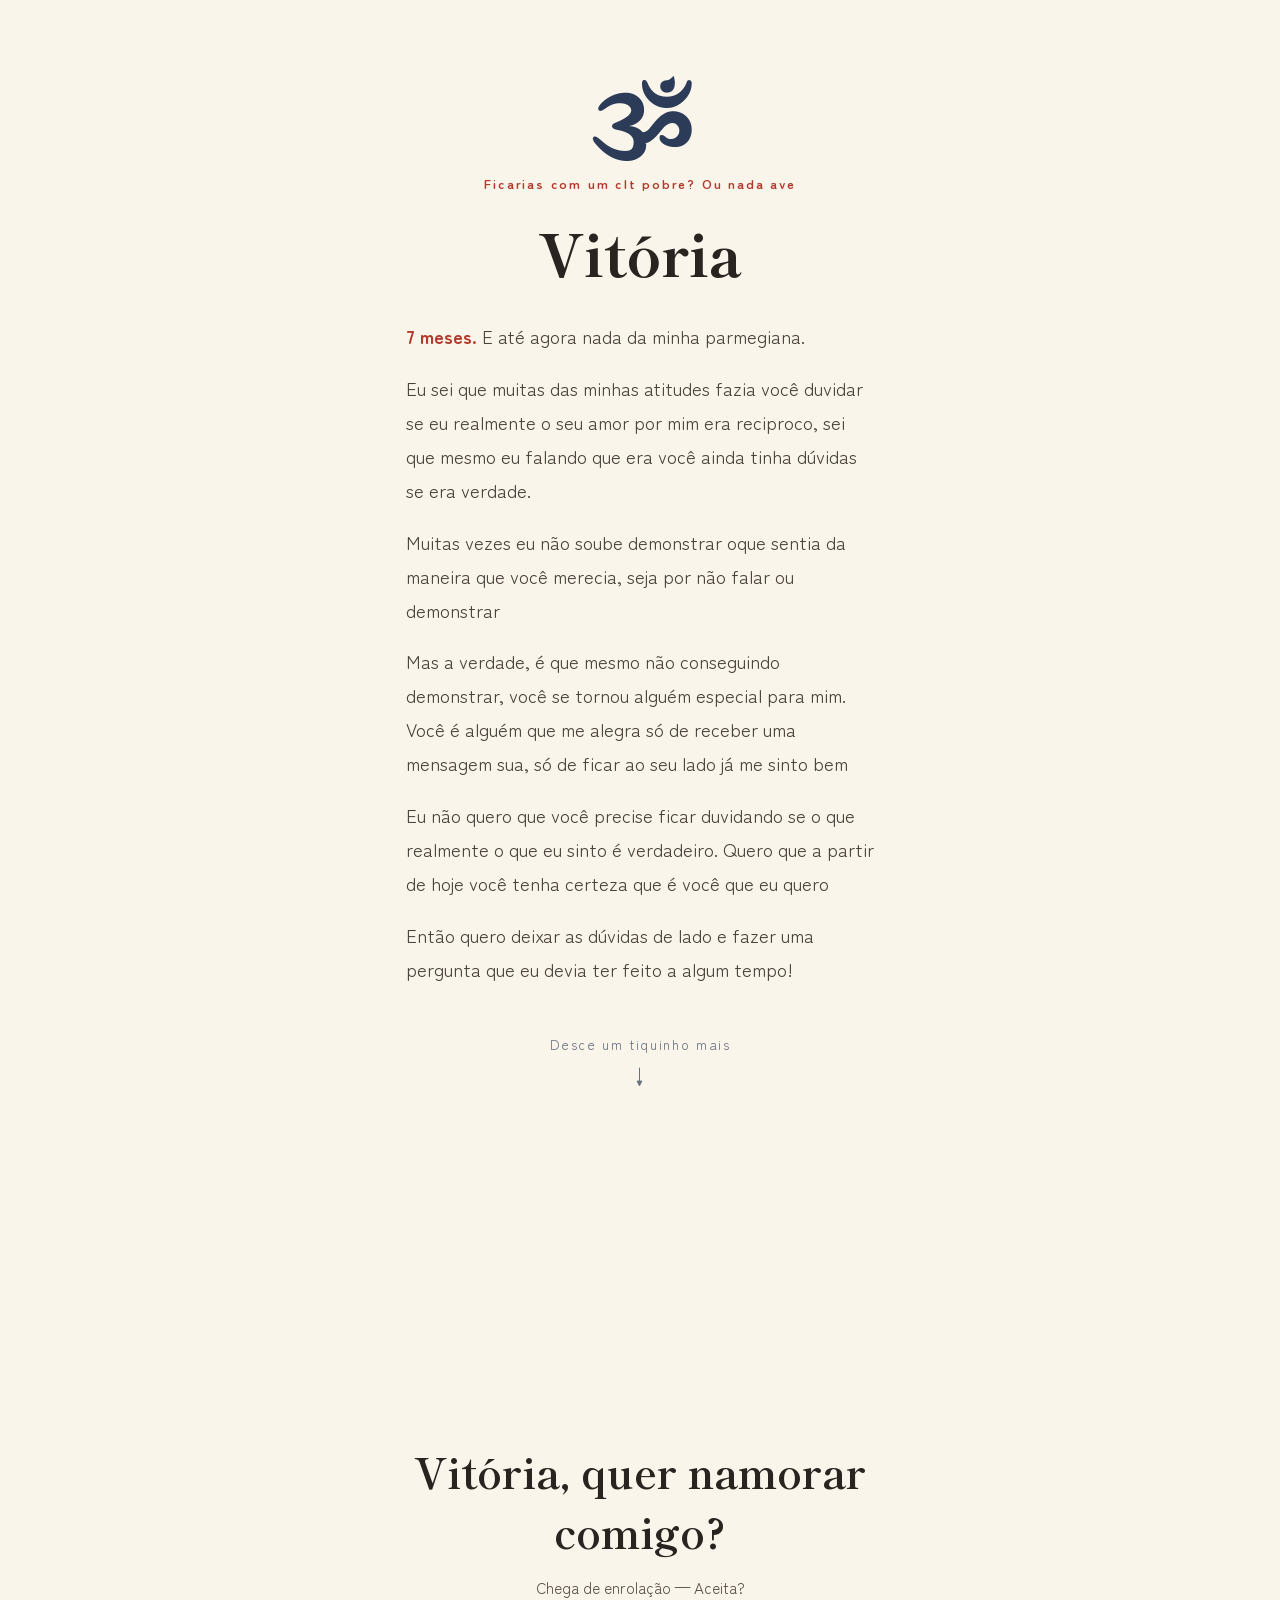
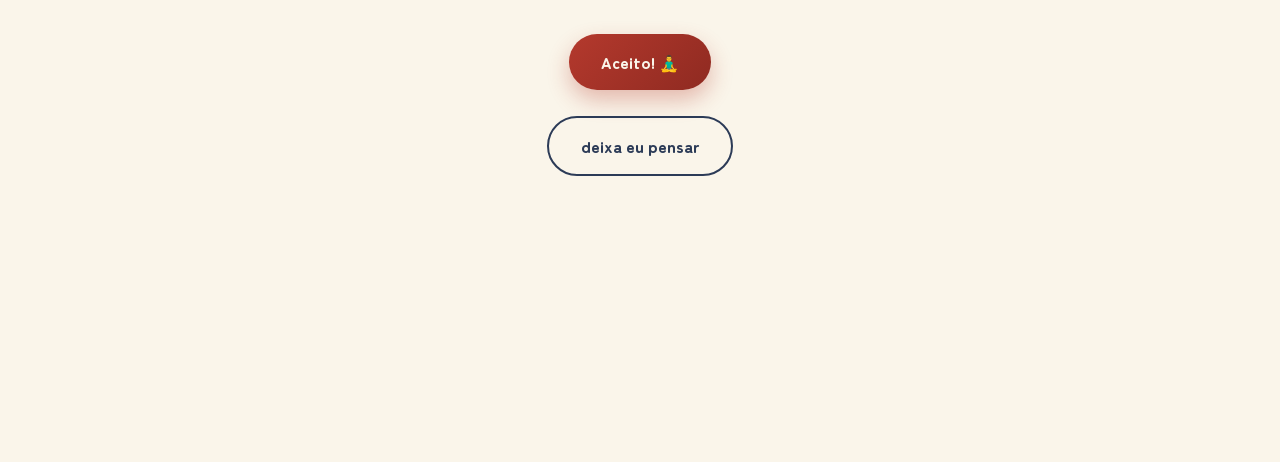
==== index.html @ 61b7adf7 "mudança" ====
<!DOCTYPE html>
<html lang="pt-BR">
<head>
<meta charset="UTF-8">
<meta name="viewport" content="width=device-width, initial-scale=1.0">
<title>Vitória, quer namorar comigo?</title>
<link rel="preconnect" href="https://fonts.googleapis.com">
<link rel="preconnect" href="https://fonts.gstatic.com" crossorigin>
<link href="https://fonts.googleapis.com/css2?family=Shippori+Mincho:wght@600;800&family=Zen+Maru+Gothic:wght@400;500;700;900&display=swap" rel="stylesheet">
<link rel="stylesheet" href="style.css">
<link rel="shortcut icon" href="1786714.png" type="image/x-icon">
</head>
<body>

<div class="petals" id="petals"></div>

<section class="hero">
  <div class="card">
    <div class="kanji">ૐ<small>Ficarias com um clt pobre? Ou nada ave</small></div>
    <h1 class="name">Vitória</h1>

    <div class="declaration">

      <p><b>7 meses.</b> E até agora nada da minha parmegiana.</p>

      <p>Eu sei que muitas das minhas atitudes fazia você duvidar se eu realmente o seu amor por mim era reciproco, sei que mesmo eu falando que era você ainda tinha dúvidas se era verdade.</p>
        
      <p>Muitas vezes eu não soube demonstrar oque sentia da maneira que você merecia, seja por não falar ou demonstrar</p>

      <p>Mas a verdade, é que mesmo não conseguindo demonstrar, você se tornou alguém especial para mim. Você é alguém que me alegra só de receber uma mensagem sua, só de ficar ao seu lado já me sinto bem</p>

      <p>Eu não quero que você precise ficar duvidando se o que realmente o que eu sinto é verdadeiro. Quero que a partir de hoje você tenha certeza que é você que eu quero</p>

      <p>Então quero deixar as dúvidas de lado e fazer uma pergunta que eu devia ter feito a algum tempo!</p>
    </div>

    <div class="scroll-hint">Desce um tiquinho mais <span class="arrow">↓</span></div>
  </div>
</section>

<section class="ask">
  <div class="card">
    <h1 id="mainHeading">Vitória, quer namorar comigo?</h1>
    <p class="sub">Chega de enrolação — Aceita?</p>

    <div class="arena" id="arena">
      <button class="btn btn-yes" id="yesBtn">Aceito! 🧘‍♂️</button>
      <button class="btn btn-no" id="noBtn">deixa eu pensar</button>
    </div>

    <div class="result" id="result">
      <div class="stamp"><span>縁</span></div>
      <p>Abençoe Senhor! 🎉<span class="small">7 meses de enrolação, resolvidos em 1 clique</span></p>
    </div>
  </div>
</section>

<script src="script.js"></script>
</body>
</html>
---- style.css ----
:root{
  --paper:#FAF5EA;
  --ink:#2A2420;
  --indigo:#2C3B57;
  --sakura:#F1AABF;
  --sakura-deep:#E38AA6;
  --hanko:#B4392D;
  --hanko-deep:#8f2a21;
}
*{box-sizing:border-box;}
html{ scroll-behavior:smooth; }
body{
  margin:0;
  background: var(--paper);
  font-family:'Zen Maru Gothic', sans-serif;
  color:var(--ink);
  overflow-x:hidden;
  position:relative;
}

.petals{ position:fixed; inset:0; pointer-events:none; overflow:hidden; z-index:0; }
.petal{
  position:absolute; top:-8%; width:12px; height:12px;
  background:linear-gradient(135deg, var(--sakura), var(--sakura-deep));
  border-radius:0 60% 0 60%;
  opacity:0.8;
  animation: fall linear infinite, sway ease-in-out infinite;
}
.petal.heart{
  background:none;
  border-radius:0;
  width:auto;
  height:auto;
  font-size:18px;
  line-height:1;
}
@keyframes fall{ to{ transform:translateY(115vh); } }
@keyframes sway{ 0%,100%{ margin-left:0; } 50%{ margin-left:36px; } }

section{
  position:relative;
  z-index:1;
  min-height:100vh;
  min-height:100svh;
  display:flex;
  flex-direction:column;
  align-items:center;
  justify-content:center;
  text-align:center;
  padding:8vh 6vw;
}

.card{
  max-width: 560px;
  width:100%;
}

/* HERO */
.kanji{
  font-family:'Shippori Mincho', serif;
  font-size: clamp(3.6rem, 14vw, 6rem);
  font-weight:800;
  color:var(--indigo);
  line-height:1;
  animation: mark-in 0.9s cubic-bezier(.2,.9,.2,1) both;
}
.kanji small{
  display:block;
  font-family:'Zen Maru Gothic', sans-serif;
  font-size:0.8rem;
  letter-spacing:0.14em;
  color:var(--hanko);
  font-weight:700;
  margin-top:0.6rem;
}
@keyframes mark-in{
  from{ opacity:0; transform:translateY(18px) scale(0.94); }
  to{ opacity:1; transform:none; }
}

h1.name{
  font-family:'Shippori Mincho', serif;
  font-weight:800;
  font-size: clamp(2.2rem, 8vw, 3.6rem);
  margin: 1.2rem 0 1.6rem;
}

.declaration{
  max-width:52ch;
  margin:0 auto;
  font-size: clamp(1rem, 2.6vw, 1.15rem);
  line-height:1.85;
  color:#4a423c;
  text-align:left;
}
.declaration p{ margin:0 0 1.1rem; }
.declaration p:last-child{ margin-bottom:0; }
.declaration b{ color:var(--hanko); }

.scroll-hint{
  margin-top:3rem;
  font-size:0.85rem;
  color:var(--indigo);
  opacity:0.7;
  letter-spacing:0.12em;
  display:flex;
  flex-direction:column;
  align-items:center;
  gap:0.4rem;
}
.scroll-hint .arrow{
  font-size:1.3rem;
  animation: bob 1.8s ease-in-out infinite;
}
@keyframes bob{ 0%,100%{ transform:translateY(0); } 50%{ transform:translateY(8px); } }

/* ASK */
h1#mainHeading{
  font-family:'Shippori Mincho', serif;
  font-size: clamp(1.6rem, 6.4vw, 2.6rem);
  margin: 0 0 0.5rem;
  font-weight:700;
}

.sub{
  color:#5a5148;
  font-size:0.95rem;
  margin-bottom:2.2rem;
}

.arena{
  position:relative;
  width:100%;
  max-width:420px;
  height:150px;
  margin:0 auto;
}

@media (max-width:420px){
  .kanji{ font-size: clamp(2.8rem, 16vw, 4.2rem); }
  .arena{ height:140px; }
  .btn{ padding:0.85rem 1.6rem; font-size:0.92rem; }
  .stamp{ width:110px; height:110px; }
  .stamp span{ font-size:1.9rem; }
}

.btn{
  font-family:'Zen Maru Gothic', sans-serif;
  font-weight:900;
  font-size:1rem;
  border:none;
  border-radius:999px;
  padding:1rem 2rem;
  cursor:pointer;
}
.btn:focus-visible{ outline:3px solid var(--hanko); outline-offset:3px; }

.btn-yes{
  position:absolute; left:50%; top:0; transform:translateX(-50%);
  background:linear-gradient(135deg, var(--hanko), var(--hanko-deep));
  color:var(--paper);
  box-shadow:0 10px 22px rgba(180,57,45,0.32);
  transition: transform 0.3s cubic-bezier(.34,1.56,.64,1);
}
.btn-yes.grow{
  transform:translateX(-50%) scale(1.22);
  box-shadow:0 14px 30px rgba(180,57,45,0.42);
}
.btn-no{
  position:absolute; left:50%; top:82px; transform:translateX(-50%);
  background:transparent;
  color:var(--indigo);
  border:2px solid var(--indigo);
  transition:left 0.25s ease, top 0.25s ease;
}
.arena.settled .btn-no{ opacity:0.5; }

.result{
  display:none;
  flex-direction:column;
  align-items:center;
  gap:1rem;
}
.result.show{ display:flex; }

.stamp{
  width:130px; height:130px; border-radius:50%;
  background:var(--hanko);
  box-shadow: inset 0 0 0 4px var(--paper), inset 0 0 0 7px var(--hanko), 0 12px 26px rgba(180,57,45,0.38);
  display:flex; align-items:center; justify-content:center;
  transform:scale(2.2) rotate(-16deg); opacity:0;
  animation: stamp-down 0.5s cubic-bezier(.2,.9,.3,1) forwards;
}
.stamp span{
  font-family:'Shippori Mincho', serif;
  font-weight:800; color:var(--paper);
  font-size:2.2rem; transform:rotate(4deg);
}
@keyframes stamp-down{
  0%{ transform:scale(2.2) rotate(-16deg); opacity:0; }
  55%{ opacity:1; }
  75%{ transform:scale(0.94) rotate(-6deg); }
  100%{ transform:scale(1) rotate(-6deg); opacity:1; }
}

.result p{
  font-family:'Shippori Mincho', serif;
  font-weight:700;
  font-size:1.3rem;
  opacity:0;
  animation: fade-up 0.5s ease 0.45s forwards;
}
.result span.small{
  font-family:'Zen Maru Gothic', sans-serif;
  font-weight:400;
  font-size:0.95rem;
  color:#5a5148;
  display:block;
  margin-top:0.4rem;
}
@keyframes fade-up{ from{opacity:0; transform:translateY(10px);} to{opacity:1; transform:none;} }

.dog{
  font-size:3rem;
  opacity:0;
  transform: scale(0.4) rotate(-10deg);
  animation: dog-in 0.5s cubic-bezier(.34,1.56,.64,1) 0.35s forwards;
}
@keyframes dog-in{
  to{ opacity:1; transform:scale(1) rotate(0deg); }
}

@media (prefers-reduced-motion: reduce){
  *{ animation-duration:0.01ms !important; transition-duration:0.01ms !important; }
  .petal{ display:none; }
}
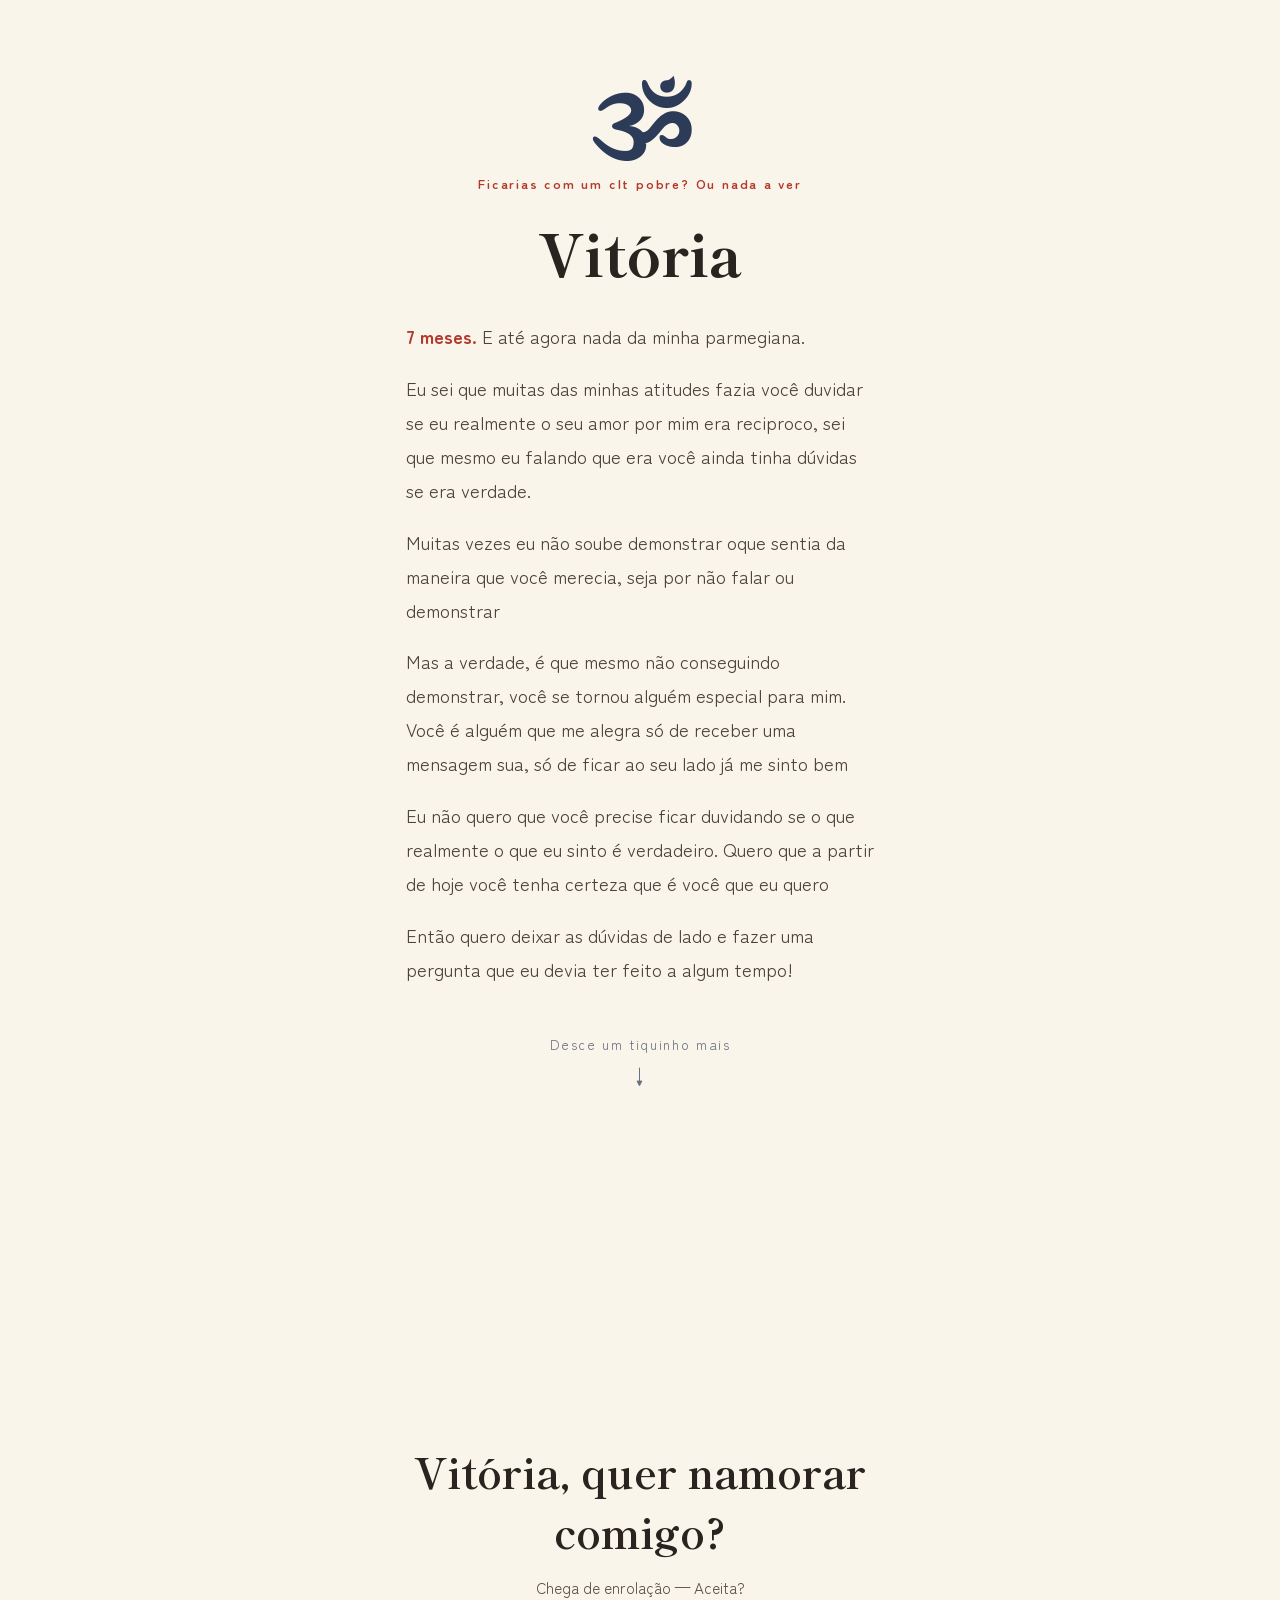
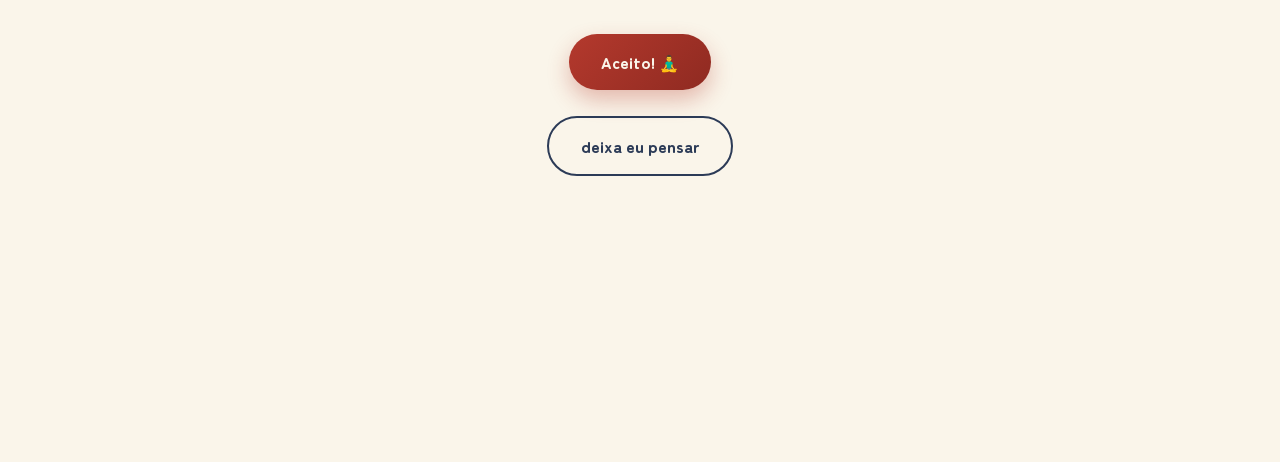
==== commit d36903e0: "concerto" ====
--- a/index.html
+++ b/index.html
@@ -16,7 +16,7 @@
 
 <section class="hero">
   <div class="card">
-    <div class="kanji">ૐ<small>Ficarias com um clt pobre? Ou nada ave</small></div>
+    <div class="kanji">ૐ<small>Ficarias com um clt pobre? Ou nada a ver</small></div>
     <h1 class="name">Vitória</h1>
 
     <div class="declaration">
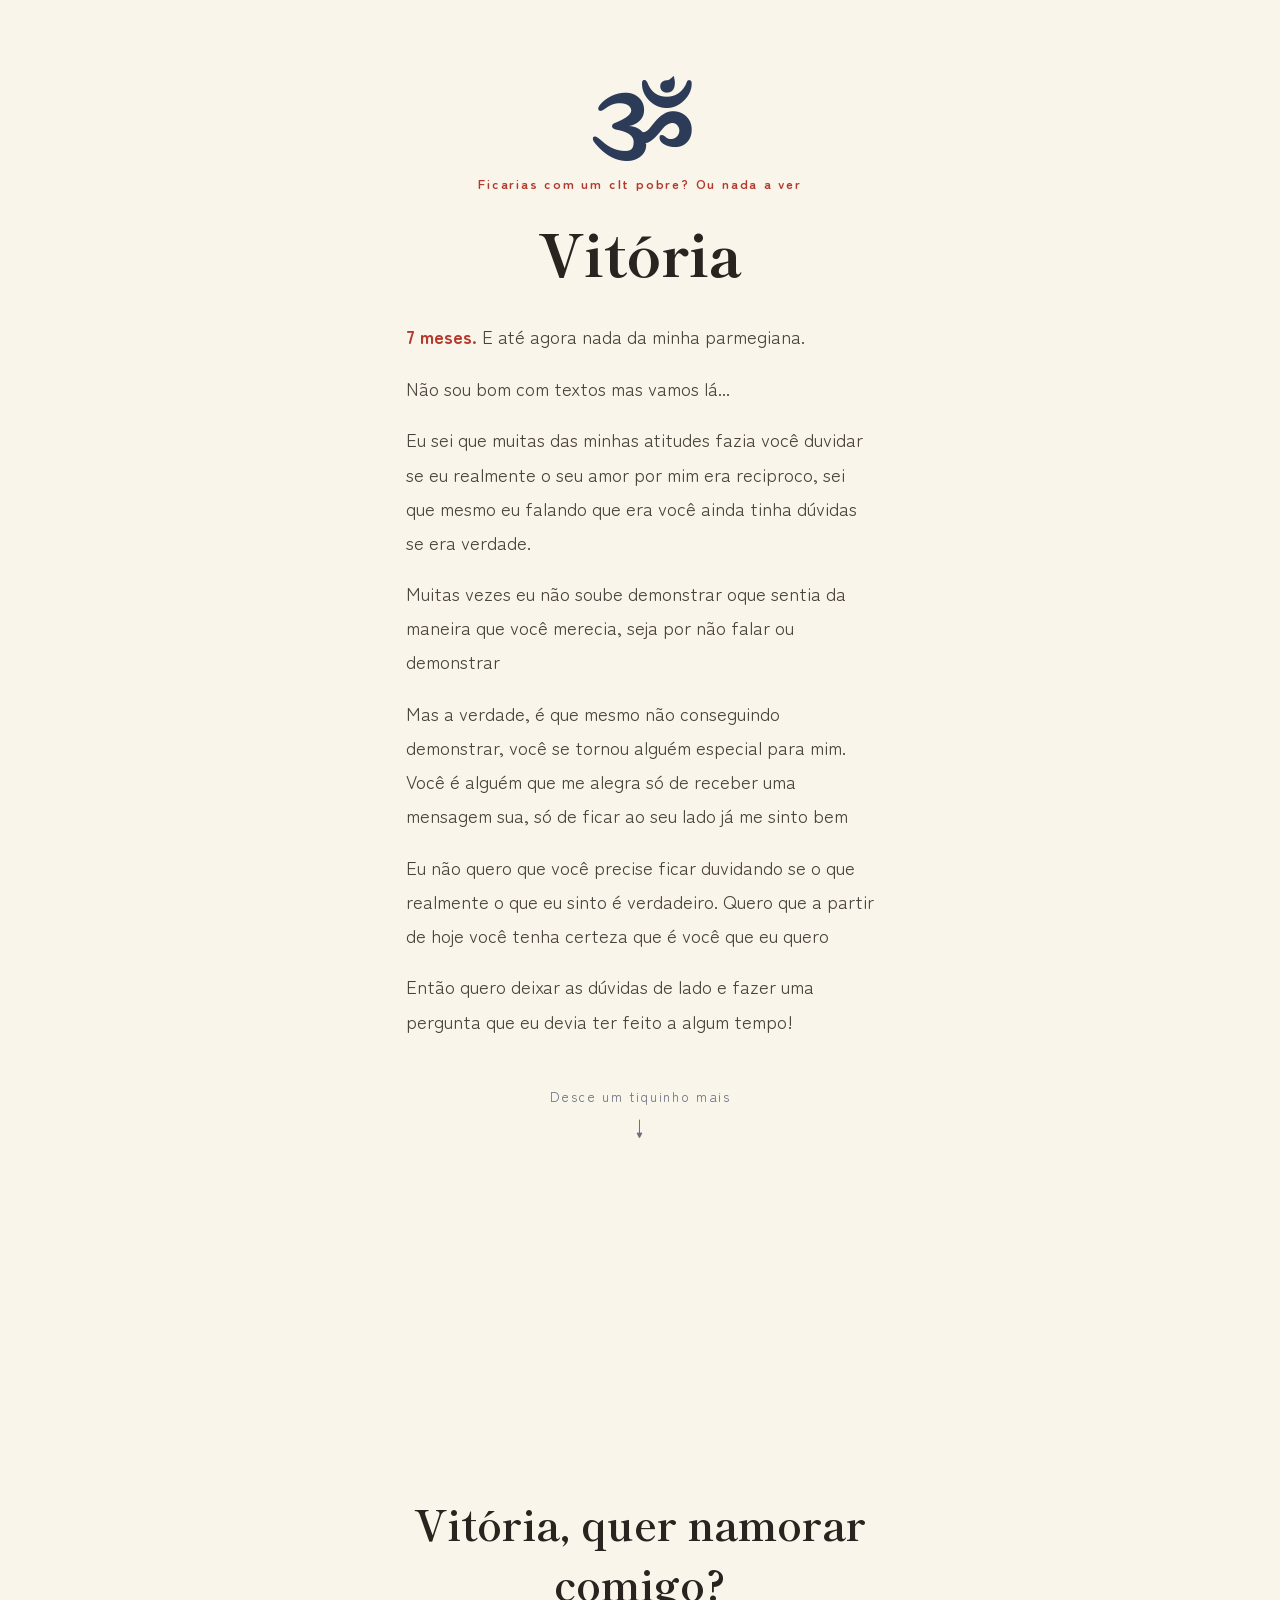
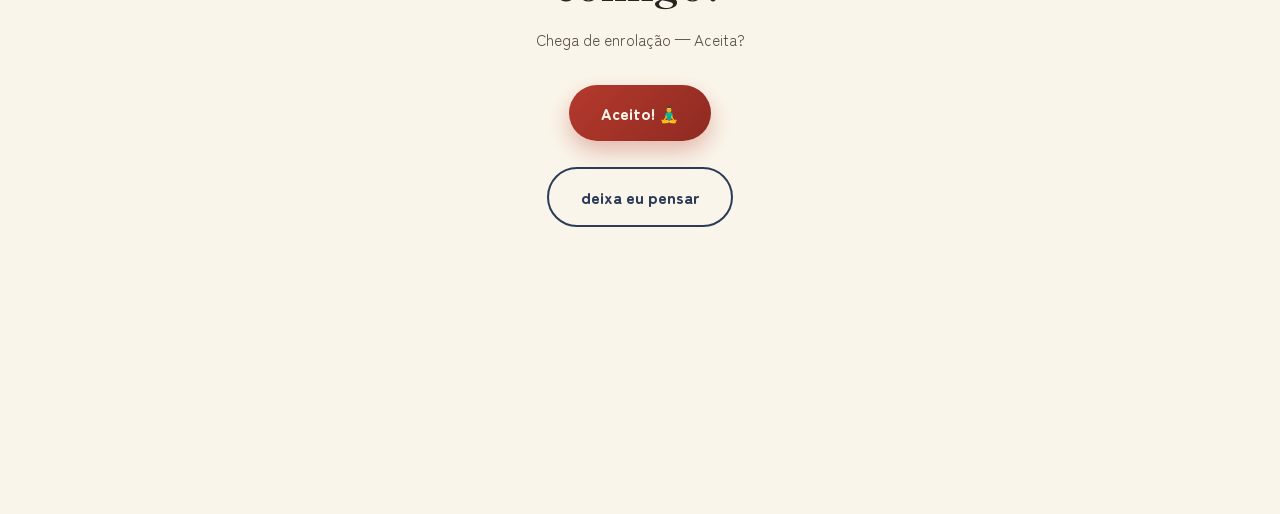
==== commit 6006d3c5: "Adicionando linha 26 e 27" ====
--- a/index.html
+++ b/index.html
@@ -22,6 +22,8 @@
     <div class="declaration">
 
       <p><b>7 meses.</b> E até agora nada da minha parmegiana.</p>
+
+      <p>Não sou bom com textos mas vamos lá...</p>
 
       <p>Eu sei que muitas das minhas atitudes fazia você duvidar se eu realmente o seu amor por mim era reciproco, sei que mesmo eu falando que era você ainda tinha dúvidas se era verdade.</p>
         
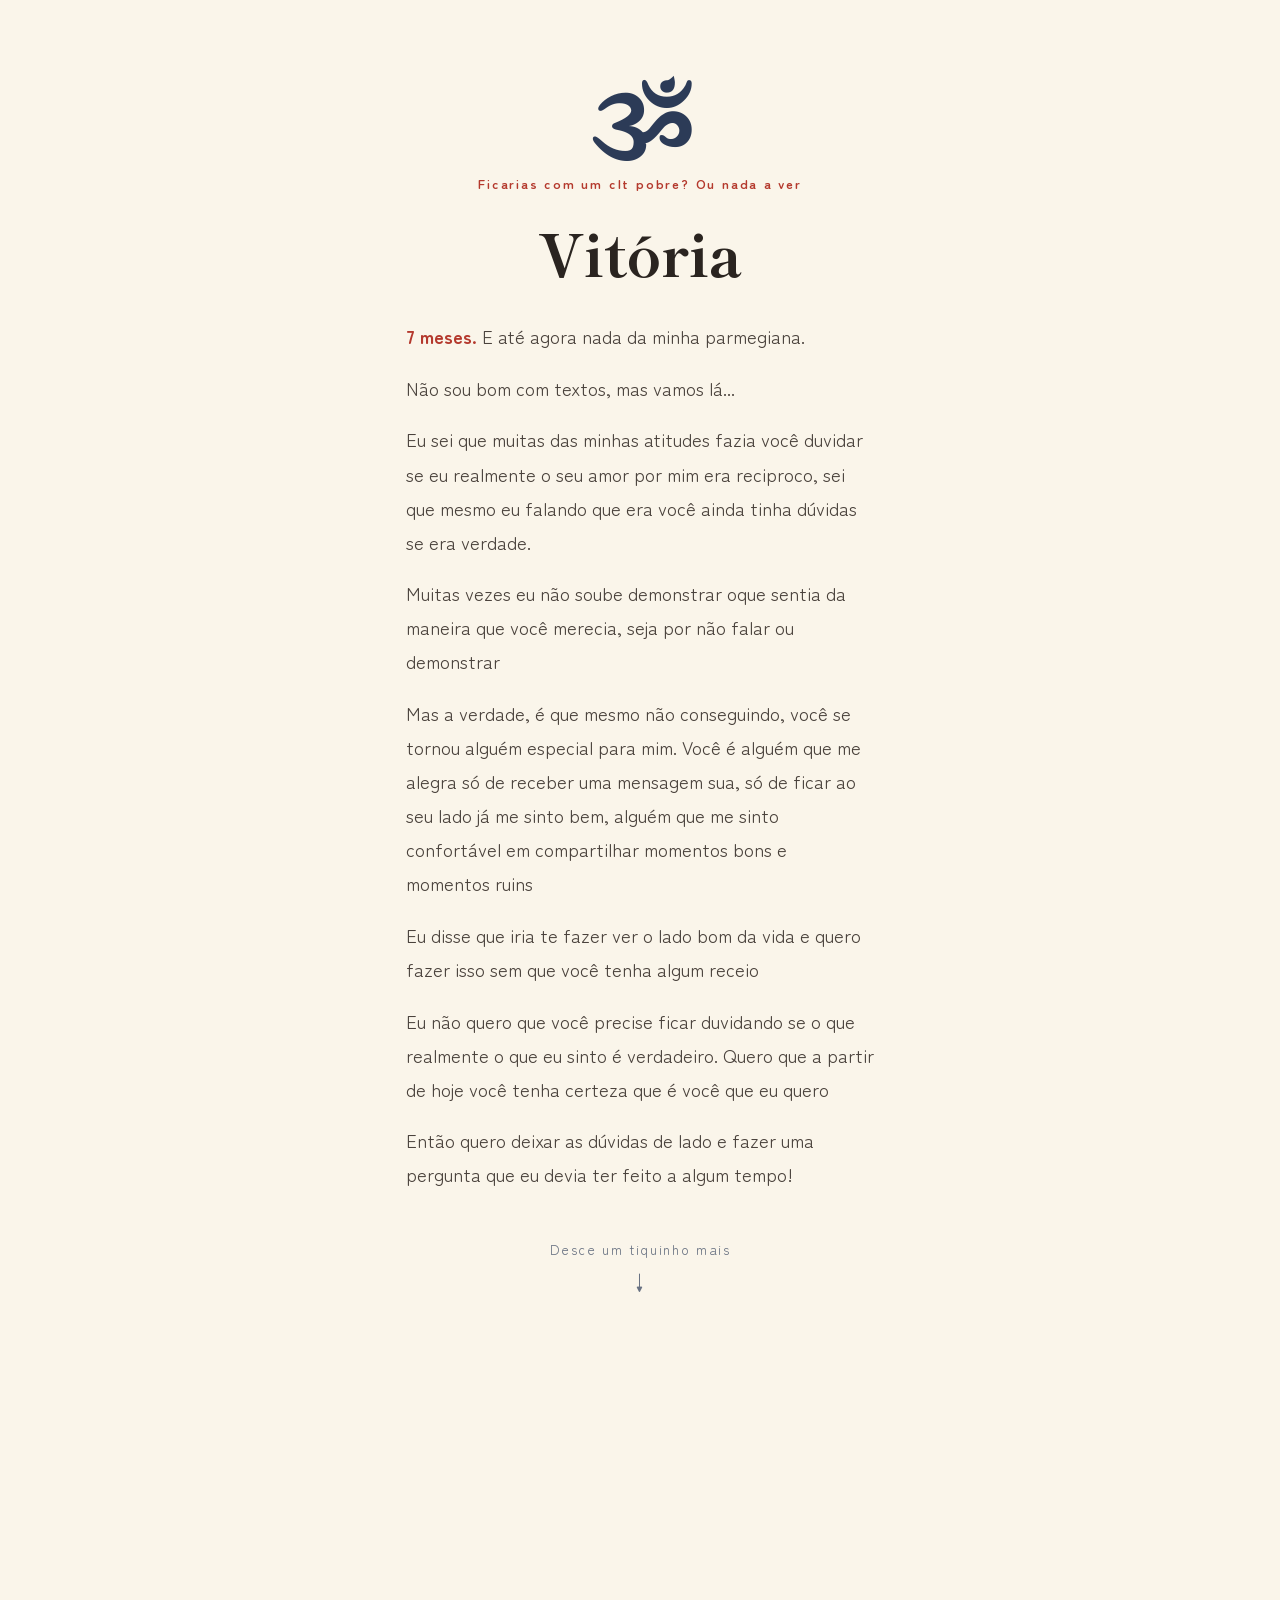
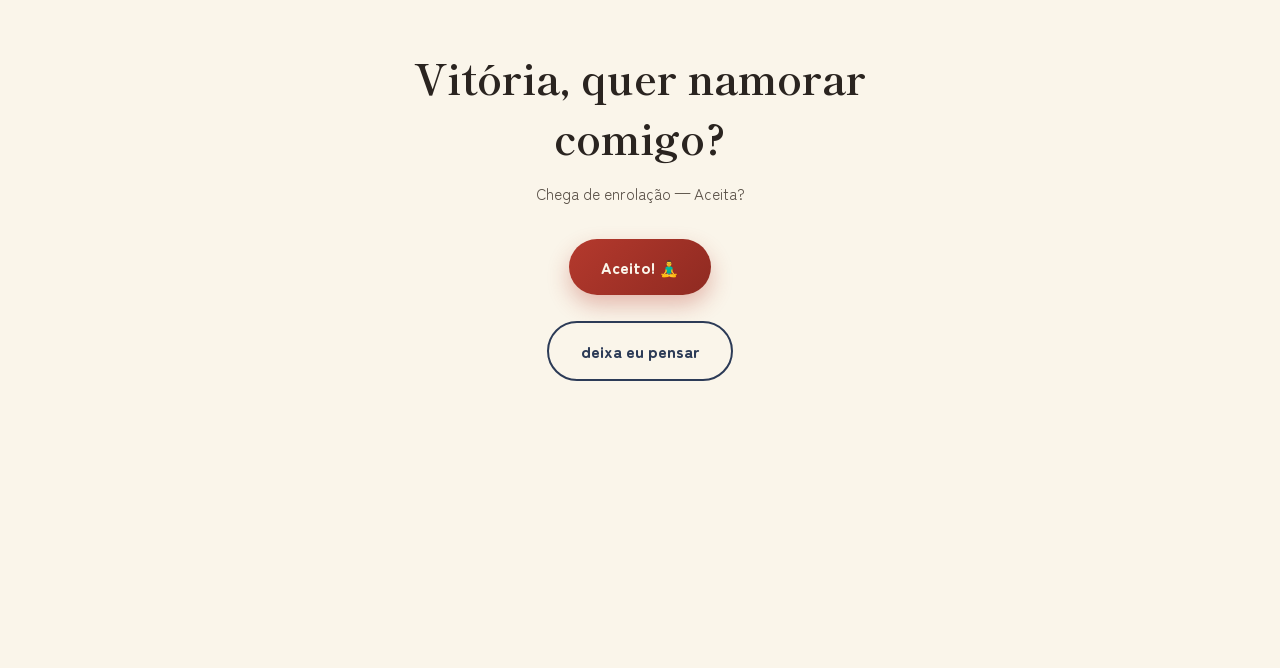
==== commit 93f6c40b: "Mudança" ====
--- a/index.html
+++ b/index.html
@@ -23,13 +23,15 @@
 
       <p><b>7 meses.</b> E até agora nada da minha parmegiana.</p>
 
-      <p>Não sou bom com textos mas vamos lá...</p>
+      <p>Não sou bom com textos, mas vamos lá...</p>
 
       <p>Eu sei que muitas das minhas atitudes fazia você duvidar se eu realmente o seu amor por mim era reciproco, sei que mesmo eu falando que era você ainda tinha dúvidas se era verdade.</p>
         
       <p>Muitas vezes eu não soube demonstrar oque sentia da maneira que você merecia, seja por não falar ou demonstrar</p>
 
-      <p>Mas a verdade, é que mesmo não conseguindo demonstrar, você se tornou alguém especial para mim. Você é alguém que me alegra só de receber uma mensagem sua, só de ficar ao seu lado já me sinto bem</p>
+      <p>Mas a verdade, é que mesmo não conseguindo, você se tornou alguém especial para mim. Você é alguém que me alegra só de receber uma mensagem sua, só de ficar ao seu lado já me sinto bem, alguém que me sinto confortável em compartilhar momentos bons e momentos ruins </p>
+
+      <p>Eu disse que iria te fazer ver o lado bom da vida e quero fazer isso sem que você tenha algum receio </p>
 
       <p>Eu não quero que você precise ficar duvidando se o que realmente o que eu sinto é verdadeiro. Quero que a partir de hoje você tenha certeza que é você que eu quero</p>
 
